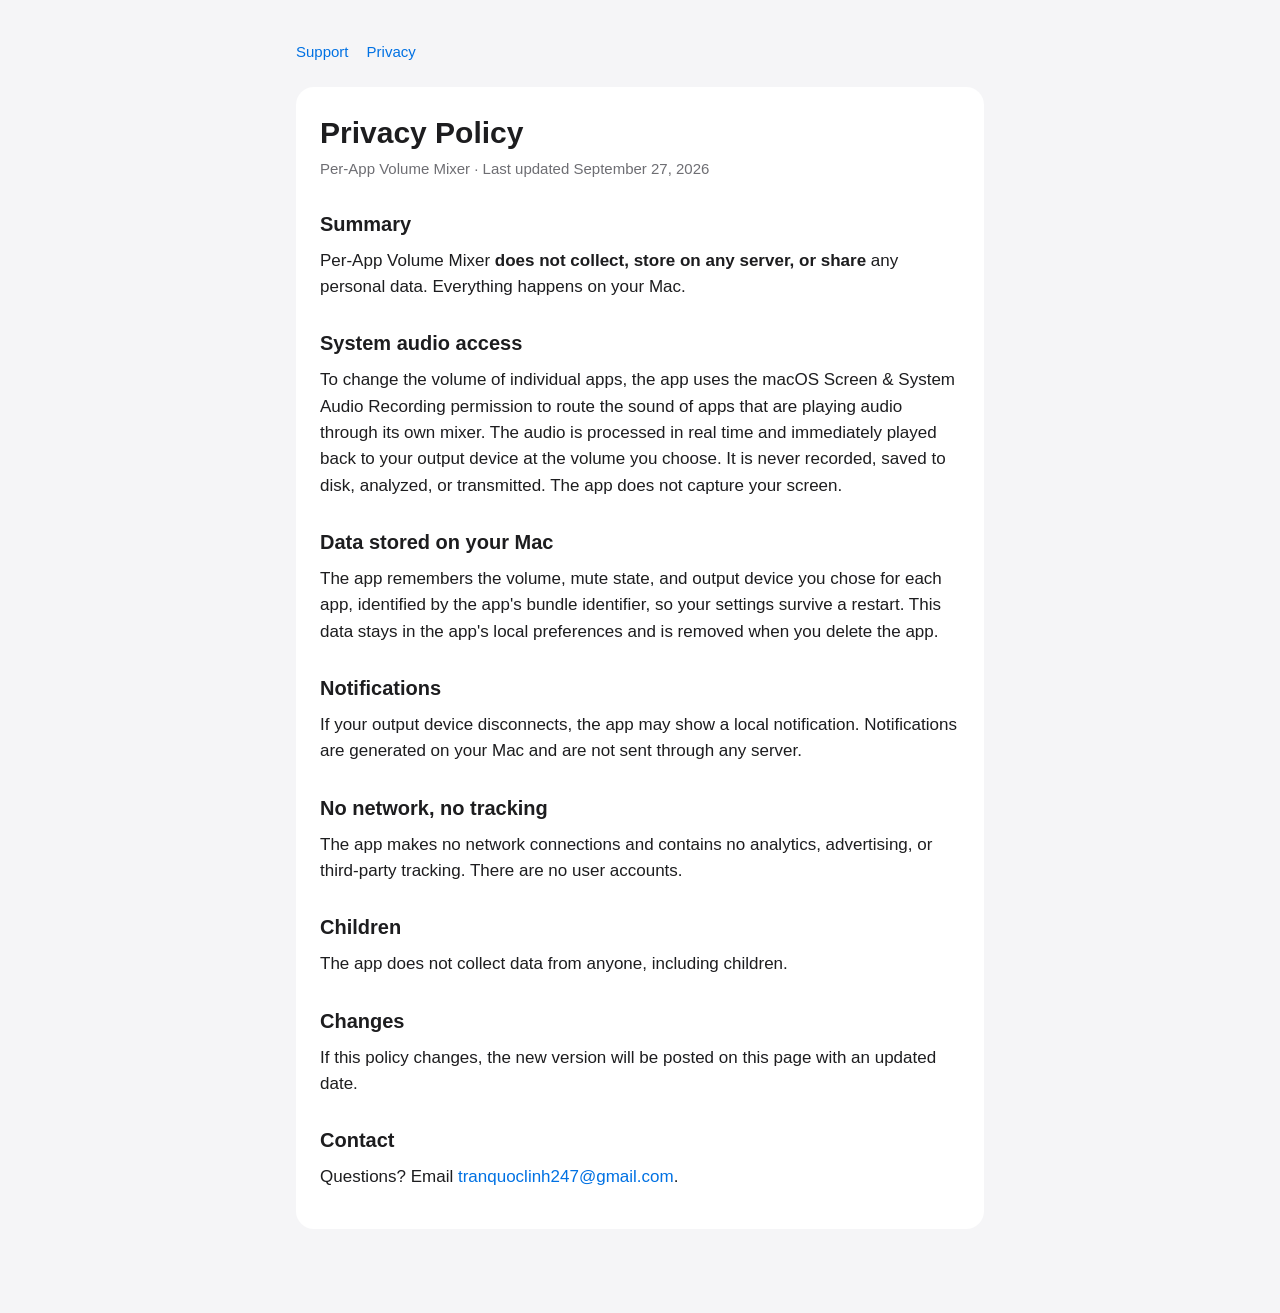
==== privacy.html @ 6afe3812 "Add support and privacy policy pages for Per-App Volume Mixer Co-Authored-By: Claude Opus 5.5 <norep" ====
<!doctype html>
<html lang="en">
<head>
<meta charset="utf-8">
<meta name="viewport" content="width=device-width, initial-scale=1">
<title>Privacy Policy – Per-App Volume Mixer</title>
<link rel="stylesheet" href="style.css">
</head>
<body>
<main>
  <nav><a href="./">Support</a><a href="privacy.html">Privacy</a></nav>

  <div class="card">
    <h1>Privacy Policy</h1>
    <p class="muted">Per-App Volume Mixer · Last updated September 27, 2026</p>

    <h2>Summary</h2>
    <p>Per-App Volume Mixer <strong>does not collect, store on any server, or share</strong> any personal data. Everything happens on your Mac.</p>

    <h2>System audio access</h2>
    <p>To change the volume of individual apps, the app uses the macOS Screen &amp; System Audio Recording permission to route the sound of apps that are playing audio through its own mixer. The audio is processed in real time and immediately played back to your output device at the volume you choose. It is never recorded, saved to disk, analyzed, or transmitted. The app does not capture your screen.</p>

    <h2>Data stored on your Mac</h2>
    <p>The app remembers the volume, mute state, and output device you chose for each app, identified by the app's bundle identifier, so your settings survive a restart. This data stays in the app's local preferences and is removed when you delete the app.</p>

    <h2>Notifications</h2>
    <p>If your output device disconnects, the app may show a local notification. Notifications are generated on your Mac and are not sent through any server.</p>

    <h2>No network, no tracking</h2>
    <p>The app makes no network connections and contains no analytics, advertising, or third-party tracking. There are no user accounts.</p>

    <h2>Children</h2>
    <p>The app does not collect data from anyone, including children.</p>

    <h2>Changes</h2>
    <p>If this policy changes, the new version will be posted on this page with an updated date.</p>

    <h2>Contact</h2>
    <p>Questions? Email <a href="mailto:tranquoclinh247@gmail.com">tranquoclinh247@gmail.com</a>.</p>
  </div>
</main>
</body>
</html>
---- style.css ----
:root { --bg: #f5f5f7; --card: #fff; --text: #1d1d1f; --muted: #6e6e73; --accent: #0071e3; }
@media (prefers-color-scheme: dark) {
  :root { --bg: #000; --card: #1c1c1e; --text: #f5f5f7; --muted: #a1a1a6; --accent: #2997ff; }
}
* { box-sizing: border-box; }
body { margin: 0; background: var(--bg); color: var(--text);
  font: 17px/1.55 -apple-system, BlinkMacSystemFont, "Segoe UI", Roboto, sans-serif; }
main { max-width: 720px; margin: 0 auto; padding: 40px 16px 64px; }
.card { background: var(--card); border-radius: 18px; padding: 28px 24px; margin-bottom: 20px; }
h1 { font-size: 30px; line-height: 1.2; margin: 0 0 6px; }
h2 { font-size: 20px; margin: 28px 0 8px; }
.card > h2:first-child { margin-top: 0; }
p, li { margin: 0 0 10px; }
.muted { color: var(--muted); font-size: 15px; }
a { color: var(--accent); text-decoration: none; }
a:hover { text-decoration: underline; }
nav { display: flex; gap: 18px; margin-bottom: 24px; font-size: 15px; }
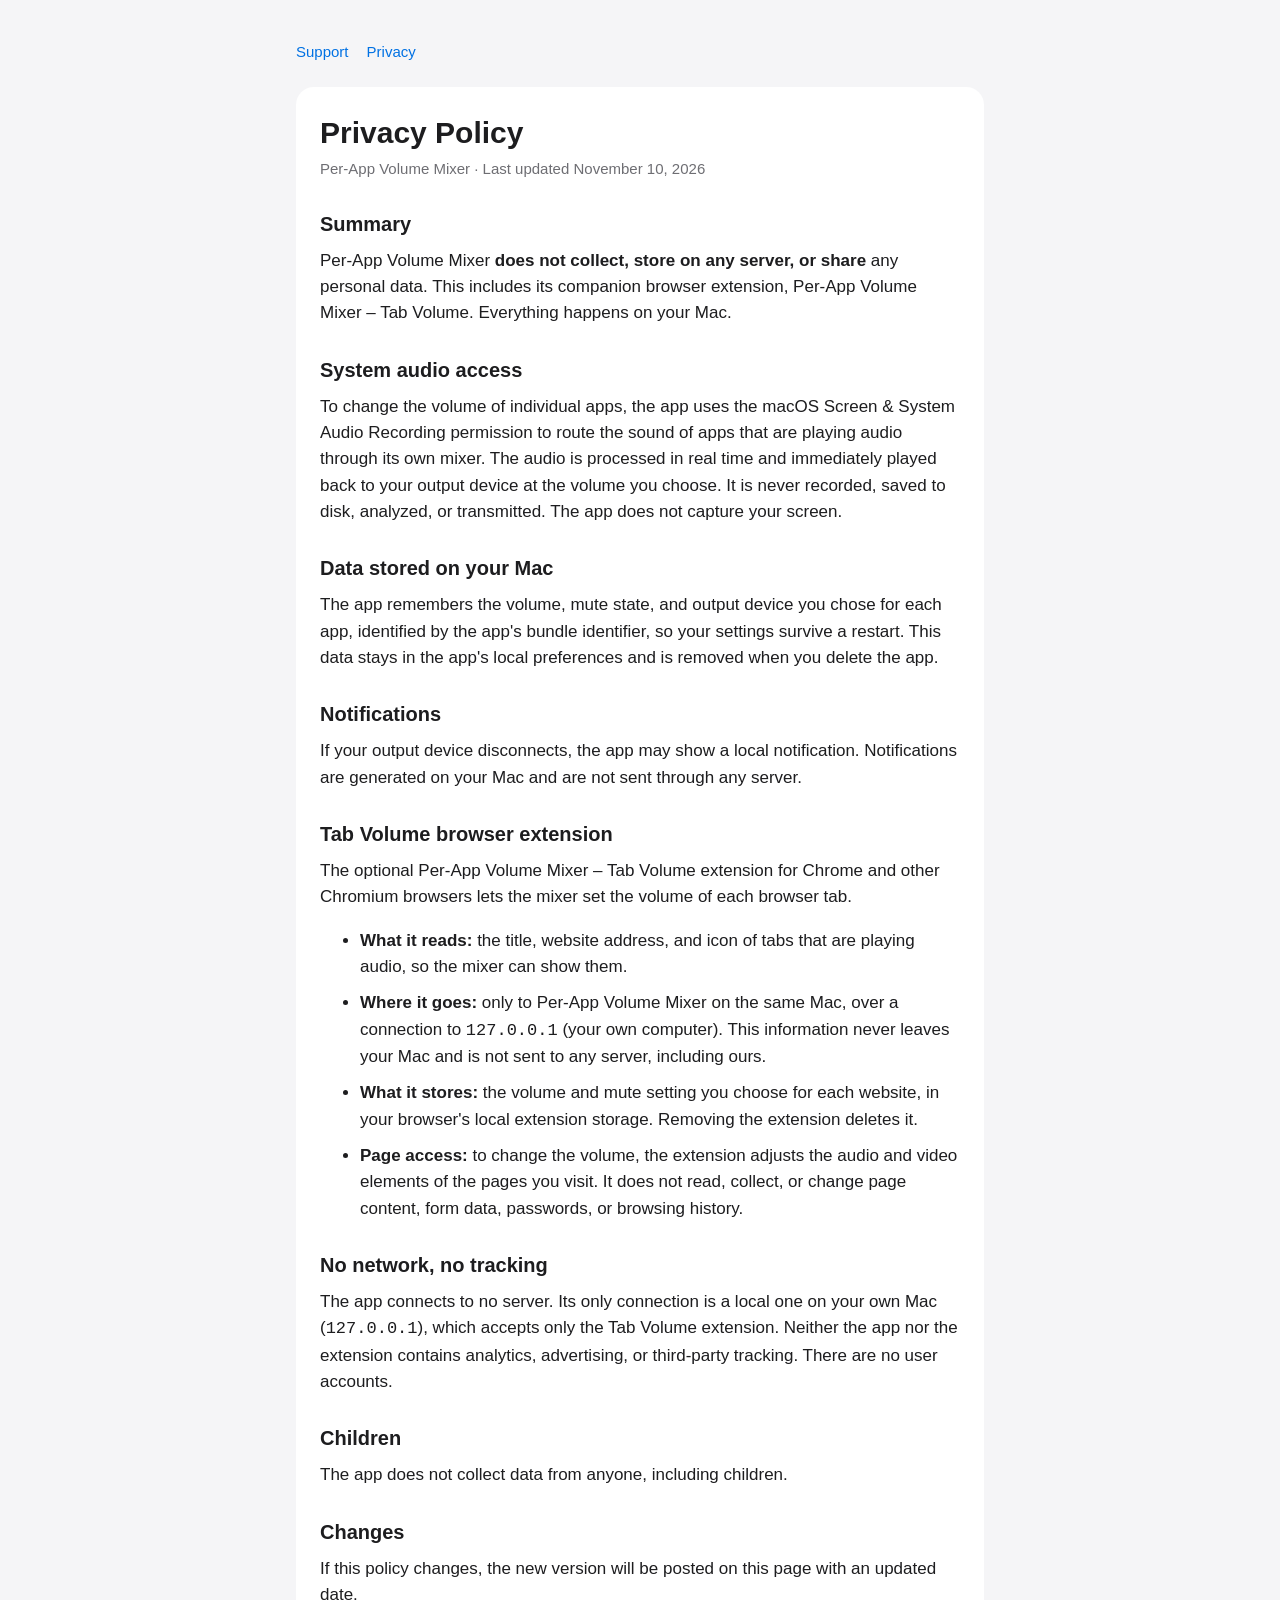
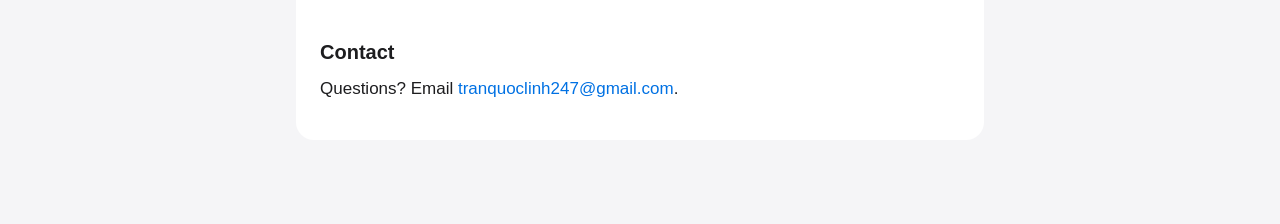
==== commit d32ef989: "Cover the Tab Volume browser extension in the privacy policy Co-Authored-By: Claude Opus 5.5 <norepl" ====
--- a/privacy.html
+++ b/privacy.html
@@ -12,10 +12,10 @@
 
   <div class="card">
     <h1>Privacy Policy</h1>
-    <p class="muted">Per-App Volume Mixer · Last updated September 27, 2026</p>
+    <p class="muted">Per-App Volume Mixer · Last updated November 10, 2026</p>
 
     <h2>Summary</h2>
-    <p>Per-App Volume Mixer <strong>does not collect, store on any server, or share</strong> any personal data. Everything happens on your Mac.</p>
+    <p>Per-App Volume Mixer <strong>does not collect, store on any server, or share</strong> any personal data. This includes its companion browser extension, Per-App Volume Mixer – Tab Volume. Everything happens on your Mac.</p>
 
     <h2>System audio access</h2>
     <p>To change the volume of individual apps, the app uses the macOS Screen &amp; System Audio Recording permission to route the sound of apps that are playing audio through its own mixer. The audio is processed in real time and immediately played back to your output device at the volume you choose. It is never recorded, saved to disk, analyzed, or transmitted. The app does not capture your screen.</p>
@@ -26,8 +26,17 @@
     <h2>Notifications</h2>
     <p>If your output device disconnects, the app may show a local notification. Notifications are generated on your Mac and are not sent through any server.</p>
 
+    <h2>Tab Volume browser extension</h2>
+    <p>The optional Per-App Volume Mixer – Tab Volume extension for Chrome and other Chromium browsers lets the mixer set the volume of each browser tab.</p>
+    <ul>
+      <li><strong>What it reads:</strong> the title, website address, and icon of tabs that are playing audio, so the mixer can show them.</li>
+      <li><strong>Where it goes:</strong> only to Per-App Volume Mixer on the same Mac, over a connection to <code>127.0.0.1</code> (your own computer). This information never leaves your Mac and is not sent to any server, including ours.</li>
+      <li><strong>What it stores:</strong> the volume and mute setting you choose for each website, in your browser's local extension storage. Removing the extension deletes it.</li>
+      <li><strong>Page access:</strong> to change the volume, the extension adjusts the audio and video elements of the pages you visit. It does not read, collect, or change page content, form data, passwords, or browsing history.</li>
+    </ul>
+
     <h2>No network, no tracking</h2>
-    <p>The app makes no network connections and contains no analytics, advertising, or third-party tracking. There are no user accounts.</p>
+    <p>The app connects to no server. Its only connection is a local one on your own Mac (<code>127.0.0.1</code>), which accepts only the Tab Volume extension. Neither the app nor the extension contains analytics, advertising, or third-party tracking. There are no user accounts.</p>
 
     <h2>Children</h2>
     <p>The app does not collect data from anyone, including children.</p>
